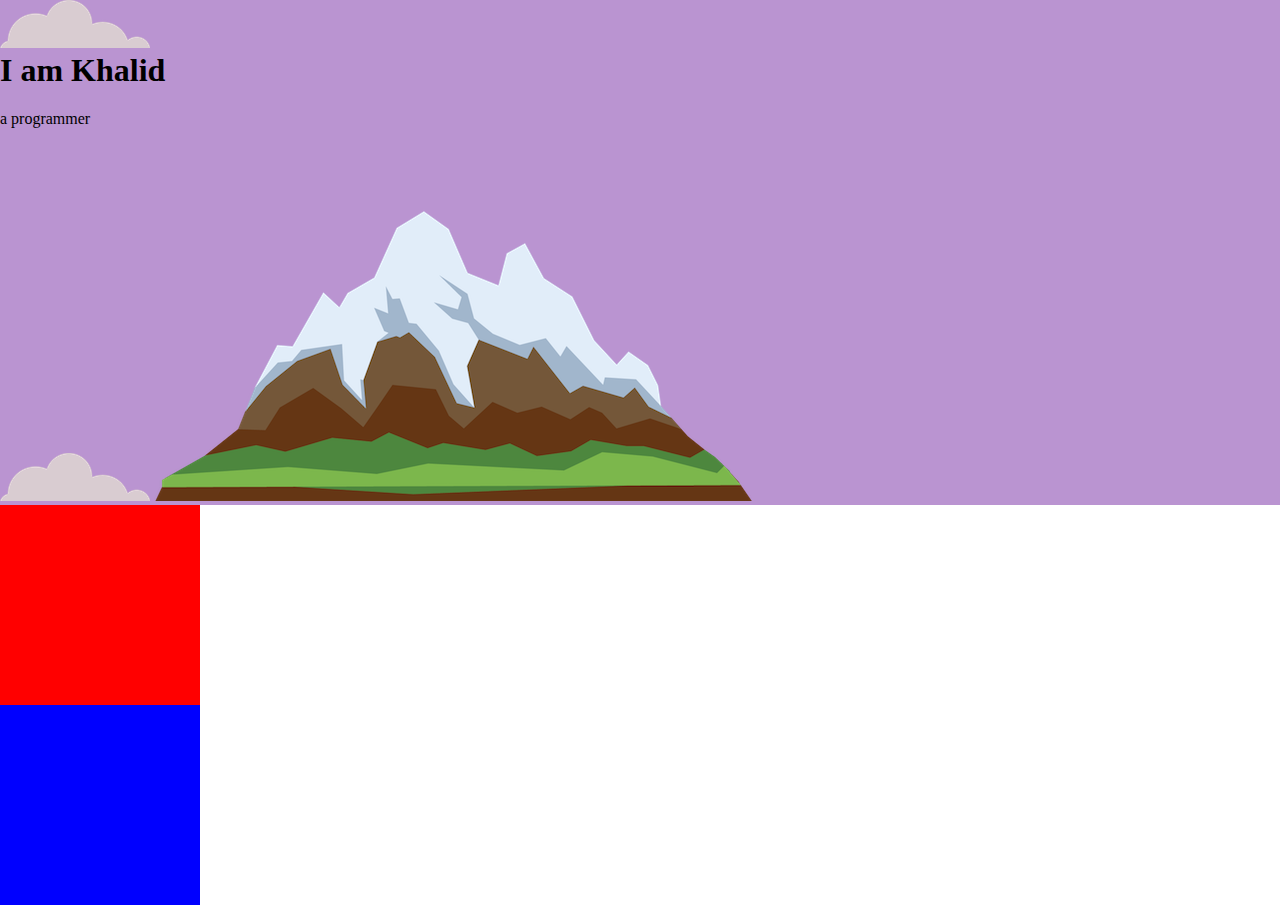
==== CSS-My Site/index.html @ 26199617 "CSS updated" ====
<!DOCTYPE html>
<html lang="en">
<head>
    <meta charset="UTF-8">
    <meta http-equiv="X-UA-Compatible" content="IE=edge">
    <meta name="viewport" content="width=device-width, initial-scale=1.0">
    <title>Khalid Hasan</title>
    <link rel="stylesheet" href="CSS/style.css">
    <link rel="icon" href="favicon.ico?v=2">
</head>
<body>
    <div class="top-container">
        <img src="Images/cloud.png" alt="cloud-img">
        <h1>I am Khalid</h1>
        <p>a programmer</p>
        <img src="Images/cloud.png" alt="cloud-img">
        <img src="Images/mountain.png" alt="mountain-img">
    </div>
    <div class="mid-container">

    </div>
    <div class="bottom-container">

    </div>
    
</body>
</html>
---- CSS-My Site/CSS/style.css ----
body{
    margin: 0;
}
h1{
    margin-top: 0;
}
.top-container{
    background-color: #BA94D1 ;
    
   
    
}
.mid-container{
    width: 200px;
    height: 200px;
    background-color: red;
   
}
.bottom-container{
    width: 200px;
    height: 200px;
    background-color: blue;
    
}
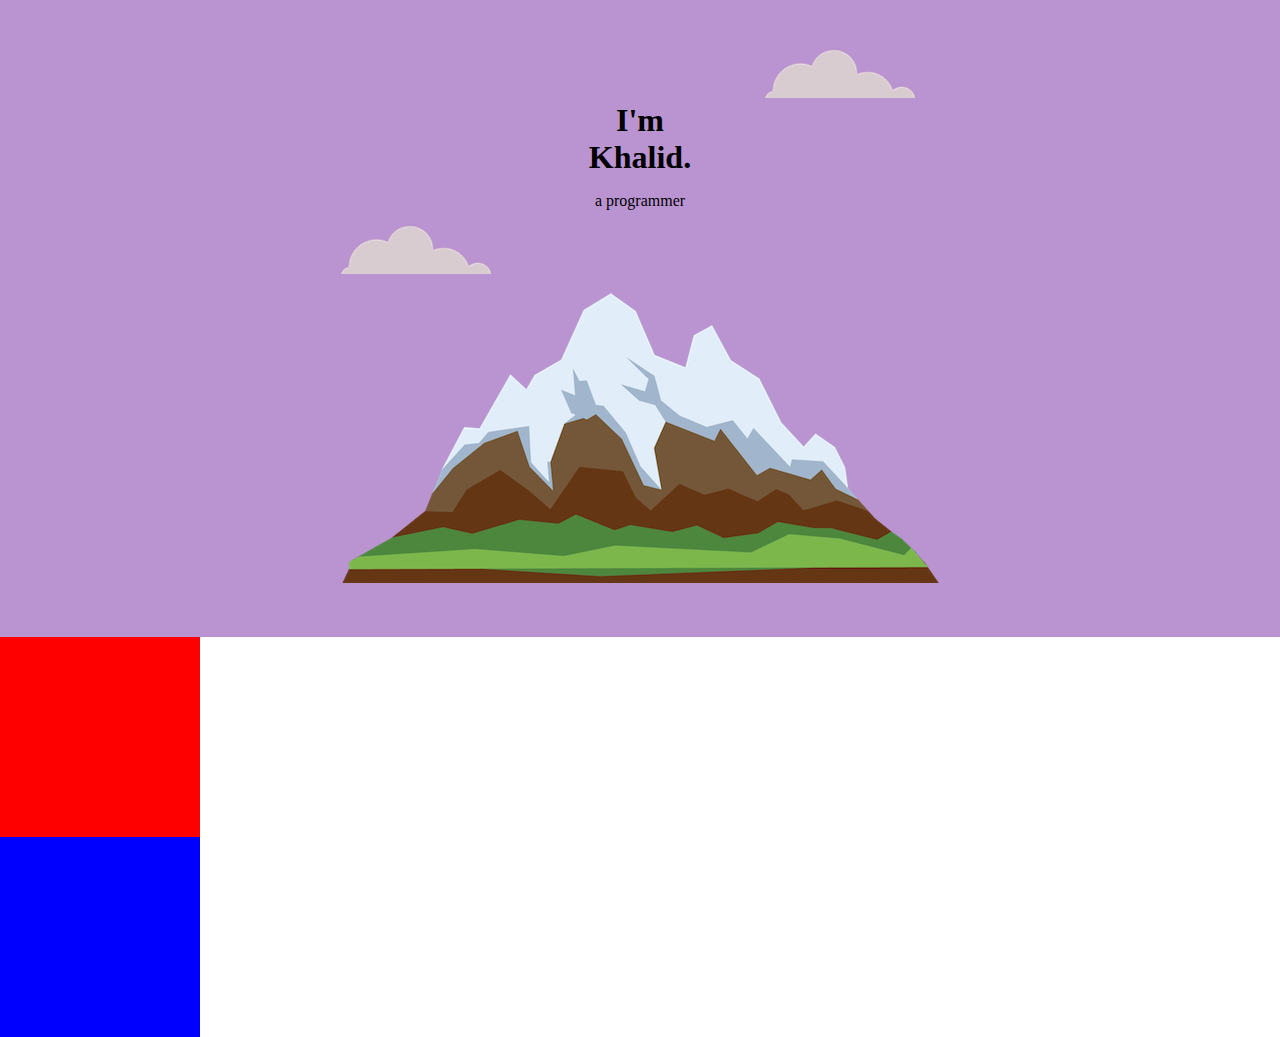
==== commit aa5b0ffb: "CSS updated" ====
--- a/CSS-My Site/index.html
+++ b/CSS-My Site/index.html
@@ -10,10 +10,10 @@
 </head>
 <body>
     <div class="top-container">
-        <img src="Images/cloud.png" alt="cloud-img">
-        <h1>I am Khalid</h1>
+        <img class="top-cloud" src="Images/cloud.png" alt="cloud-img">
+        <h1>I'm Khalid.</h1>
         <p>a programmer</p>
-        <img src="Images/cloud.png" alt="cloud-img">
+        <img class="bottom-cloud"  src="Images/cloud.png" alt="cloud-img">
         <img src="Images/mountain.png" alt="mountain-img">
     </div>
     <div class="mid-container">
--- a/CSS-My Site/CSS/style.css
+++ b/CSS-My Site/CSS/style.css
@@ -1,12 +1,17 @@
 body{
     margin: 0;
+    text-align: center;
 }
 h1{
-    margin-top: 0;
+    
+    width: 10%;
+    margin: 0 auto 0 auto;
 }
 .top-container{
     background-color: #BA94D1 ;
     
+    padding: 50px;
+   
    
     
 }
@@ -14,6 +19,7 @@
     width: 200px;
     height: 200px;
     background-color: red;
+    
    
 }
 .bottom-container{
@@ -21,4 +27,11 @@
     height: 200px;
     background-color: blue;
     
+}
+.top-cloud{
+    position: relative;
+    left:200px
+}
+.bottom-cloud{
+    position: absolute;
 }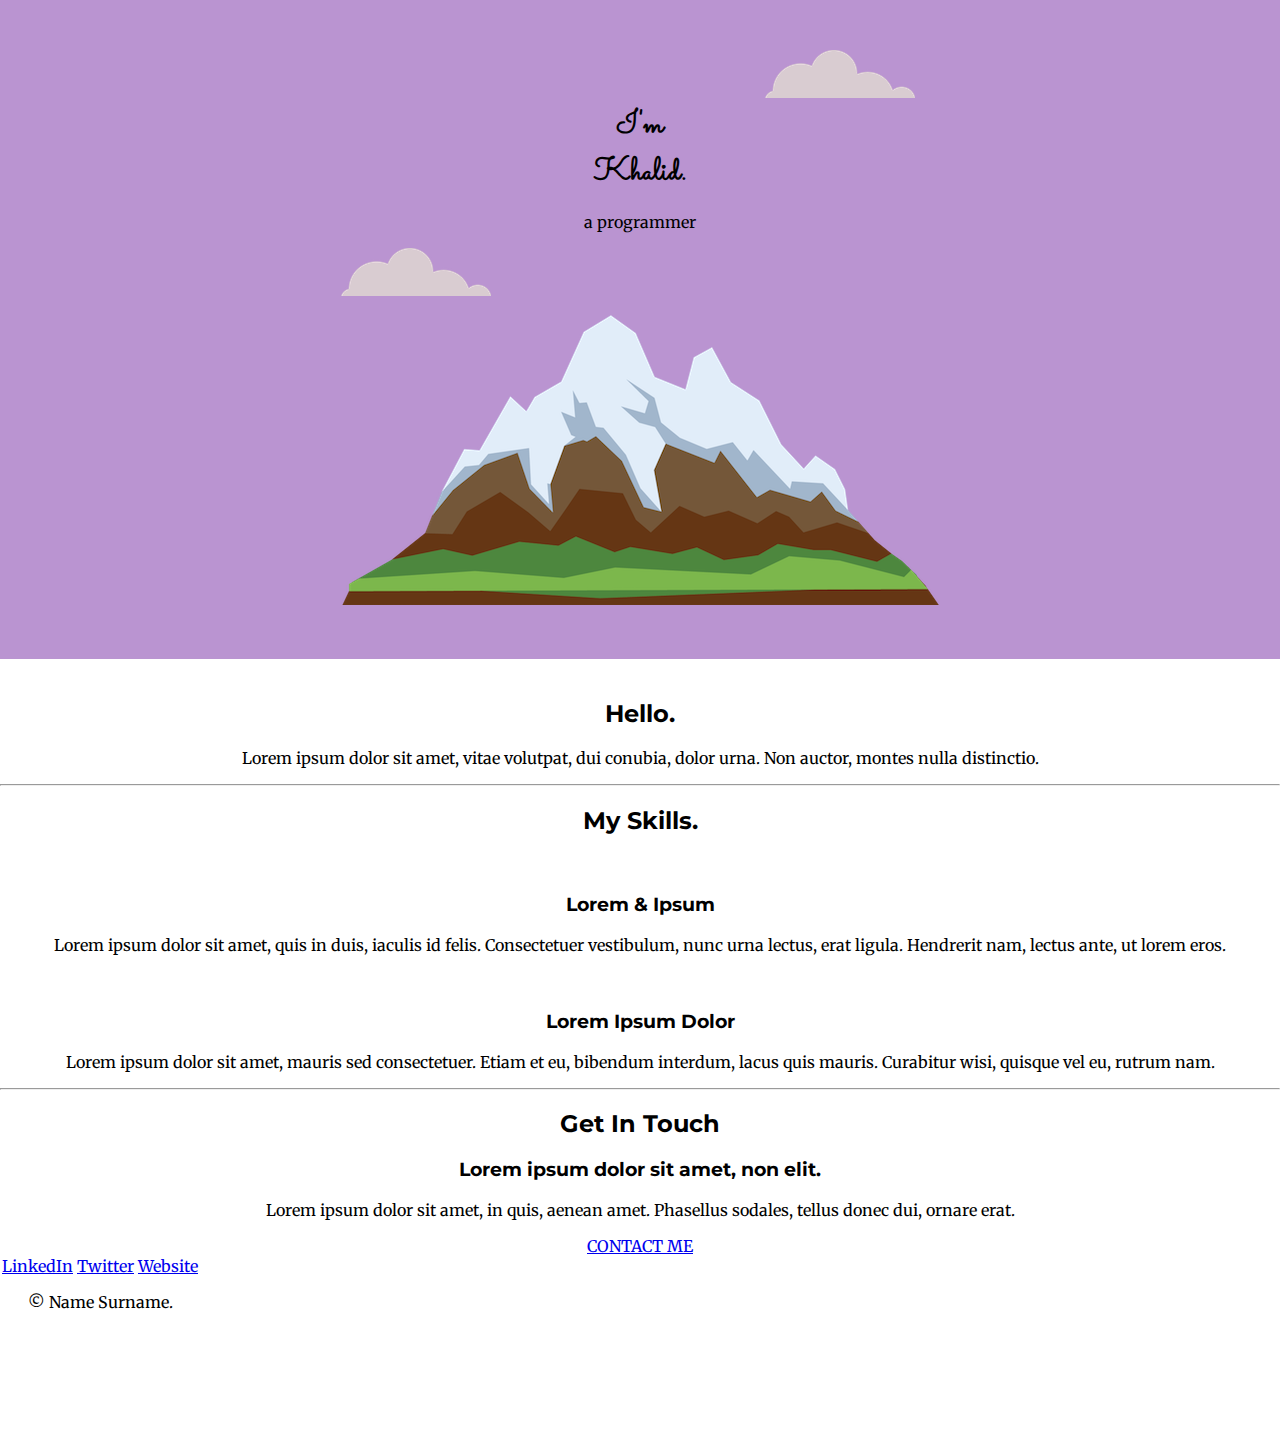
==== commit e618ffdd: "CSS Updated" ====
--- a/CSS-My Site/index.html
+++ b/CSS-My Site/index.html
@@ -7,6 +7,12 @@
     <title>Khalid Hasan</title>
     <link rel="stylesheet" href="CSS/style.css">
     <link rel="icon" href="favicon.ico?v=2">
+    <!-- Fonts -->
+    <link rel="preconnect" href="https://fonts.googleapis.com">
+<link rel="preconnect" href="https://fonts.gstatic.com" crossorigin>
+<link href="https://fonts.googleapis.com/css2?family=Merriweather:wght@300&display=swap" rel="stylesheet">
+<link href="https://fonts.googleapis.com/css2?family=Merriweather:wght@300&family=Sacramento&display=swap" rel="stylesheet">
+<link href="https://fonts.googleapis.com/css2?family=Merriweather:wght@300&family=Montserrat:wght@100&family=Sacramento&display=swap" rel="stylesheet">
 </head>
 <body>
     <div class="top-container">
@@ -16,12 +22,40 @@
         <img class="bottom-cloud"  src="Images/cloud.png" alt="cloud-img">
         <img src="Images/mountain.png" alt="mountain-img">
     </div>
-    <div class="mid-container">
-
-    </div>
-    <div class="bottom-container">
-
-    </div>
+    <div class="middle-container">
+        <div class="profile">
+          <img src="" alt="">
+          <h2>Hello.</h2>
+          <p>Lorem ipsum dolor sit amet, vitae volutpat, dui conubia, dolor urna. Non auctor, montes nulla distinctio.</p>
+        </div>
+        <hr>
+        <div class="skills">
+          <h2>My Skills.</h2>
+          <div class="skill-row">
+            <img class="" src="" alt="">
+            <h3>Lorem &amp; Ipsum</h3>
+            <p>Lorem ipsum dolor sit amet, quis in duis, iaculis id felis. Consectetuer vestibulum, nunc urna lectus, erat ligula. Hendrerit nam, lectus ante, ut lorem eros.</p>
+          </div>
+          <div class="skill-row">
+            <img class="" src="" alt="">
+            <h3>Lorem Ipsum Dolor</h3>
+            <p>Lorem ipsum dolor sit amet, mauris sed consectetuer. Etiam et eu, bibendum interdum, lacus quis mauris. Curabitur wisi, quisque vel eu, rutrum nam.</p>
+          </div>
+        </div>
+        <hr>
+        <div class="contact-me">
+          <h2>Get In Touch</h2>
+          <h3>Lorem ipsum dolor sit amet, non elit.</h3>
+          <p>Lorem ipsum dolor sit amet, in quis, aenean amet. Phasellus sodales, tellus donec dui, ornare erat.</p>
+          <a class="btn" href="mailto:name@email.com">CONTACT ME</a>
+        </div>
+      </div>
+      <div class="bottom-container">
+        <a class="footer-link" href="https://www.linkedin.com/">LinkedIn</a>
+        <a class="footer-link" href="https://twitter.com/">Twitter</a>
+        <a class="footer-link" href="https://www.appbrewery.co/">Website</a>
+        <p>© Name Surname.</p>
+      </div>
     
 </body>
 </html>--- a/CSS-My Site/CSS/style.css
+++ b/CSS-My Site/CSS/style.css
@@ -1,11 +1,20 @@
 body{
     margin: 0;
     text-align: center;
+    font-family: 'Merriweather', serif;
+    
 }
 h1{
     
     width: 10%;
     margin: 0 auto 0 auto;
+    font-family: 'Sacramento', cursive;
+}
+h2{
+    font-family: 'Montserrat', sans-serif;
+}
+h3{
+    font-family: 'Montserrat', sans-serif;
 }
 .top-container{
     background-color: #BA94D1 ;
@@ -25,7 +34,7 @@
 .bottom-container{
     width: 200px;
     height: 200px;
-    background-color: blue;
+    
     
 }
 .top-cloud{
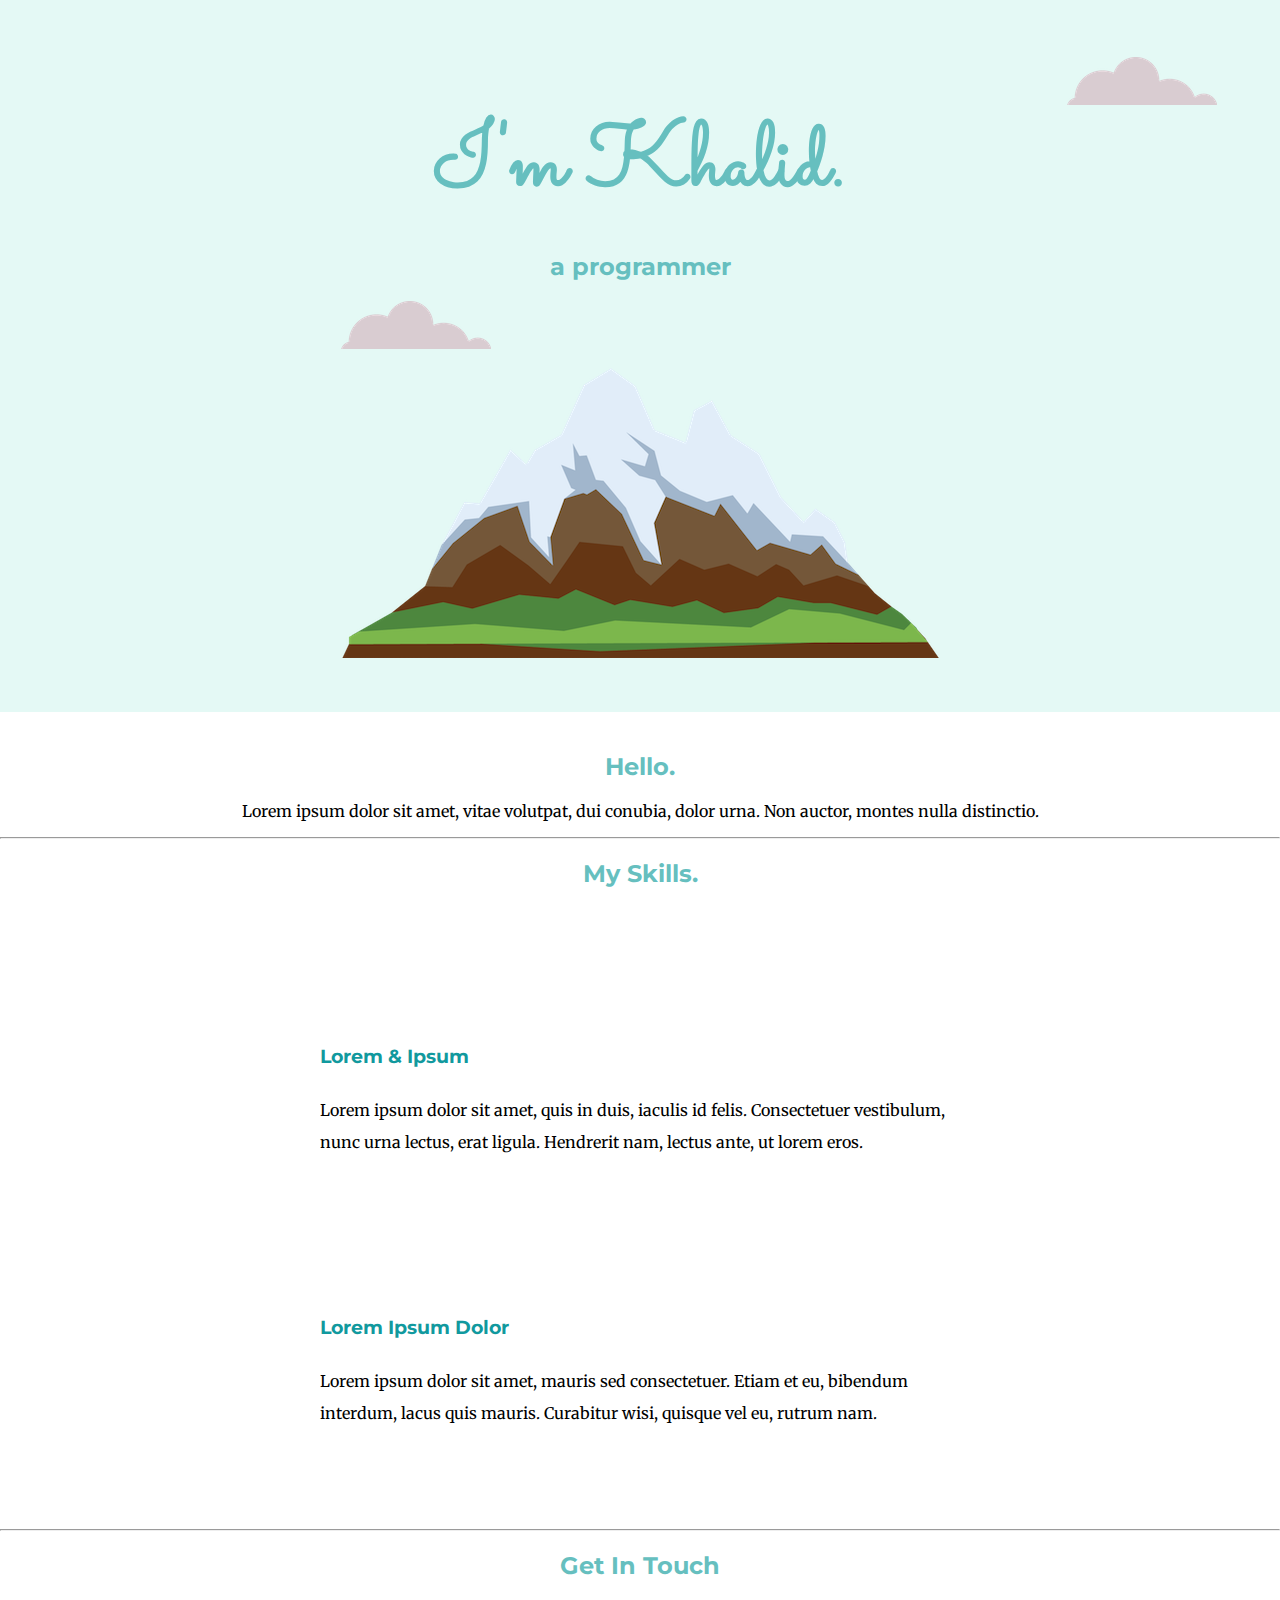
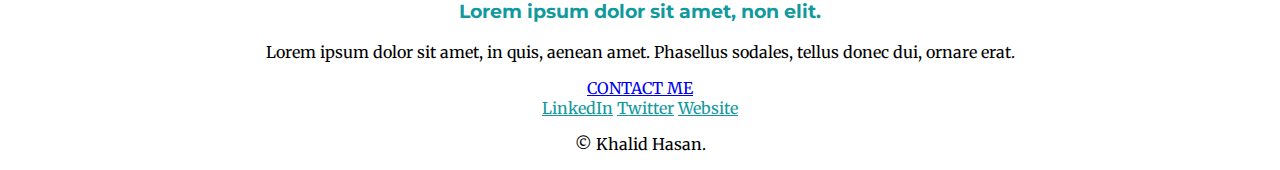
==== commit 4bd35c89: "CSS Updated" ====
--- a/CSS-My Site/index.html
+++ b/CSS-My Site/index.html
@@ -18,7 +18,7 @@
     <div class="top-container">
         <img class="top-cloud" src="Images/cloud.png" alt="cloud-img">
         <h1>I'm Khalid.</h1>
-        <p>a programmer</p>
+        <h2>a programmer</h2>
         <img class="bottom-cloud"  src="Images/cloud.png" alt="cloud-img">
         <img src="Images/mountain.png" alt="mountain-img">
     </div>
@@ -54,7 +54,7 @@
         <a class="footer-link" href="https://www.linkedin.com/">LinkedIn</a>
         <a class="footer-link" href="https://twitter.com/">Twitter</a>
         <a class="footer-link" href="https://www.appbrewery.co/">Website</a>
-        <p>© Name Surname.</p>
+        <p>© Khalid Hasan.</p>
       </div>
     
 </body>
--- a/CSS-My Site/CSS/style.css
+++ b/CSS-My Site/CSS/style.css
@@ -6,40 +6,61 @@
 }
 h1{
     
-    width: 10%;
-    margin: 0 auto 0 auto;
+    margin: 50px auto 0 auto;
     font-family: 'Sacramento', cursive;
+    font-size: 5.62rem;
+    color: #66BFBF;
 }
 h2{
     font-family: 'Montserrat', sans-serif;
+    font: size 2.5rem; ;
+    color: #66BFBF;
 }
 h3{
     font-family: 'Montserrat', sans-serif;
+    color: #11999E;
+}
+.footer-link{
+    color: #11999E;
+}
+.skill-row{
+    width: 50%;
+    margin:  100px  auto 100px auto ;
+    text-align: left;
+    line-height: 2;
+}
+.code-img{
+    width: 25%;
+    float: left;
+    margin-right: 30px;
+}
+.chilli-img{
+    width: 25%;
+    float: right;
+    margin-left: 30px;
 }
 .top-container{
-    background-color: #BA94D1 ;
-    
+    background-color: #E4F9F5 ;
+    position: relative;
     padding: 50px;
    
    
     
 }
 .mid-container{
-    width: 200px;
-    height: 200px;
-    background-color: red;
+ 
     
    
 }
 .bottom-container{
-    width: 200px;
-    height: 200px;
+    
     
     
 }
 .top-cloud{
-    position: relative;
-    left:200px
+    position: absolute;
+    left: 1067px;
+    bottom: 607px;
 }
 .bottom-cloud{
     position: absolute;
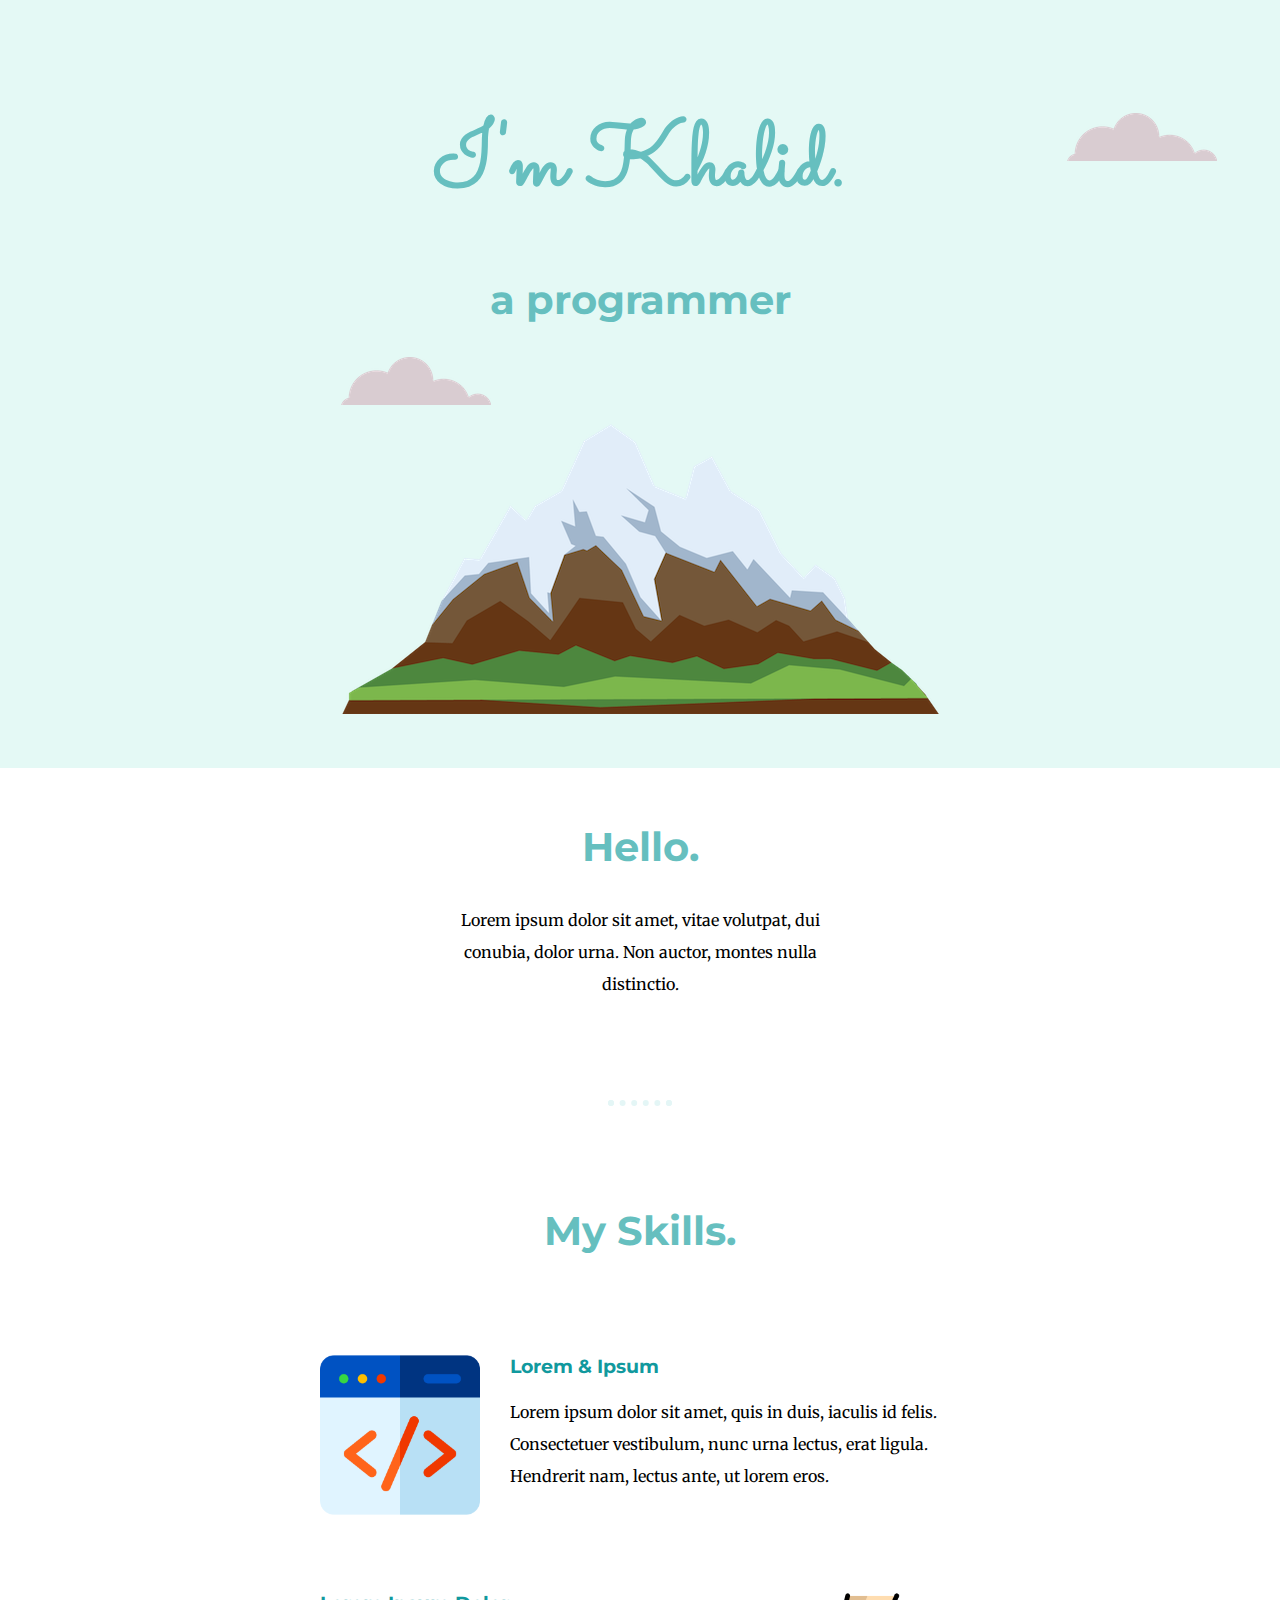
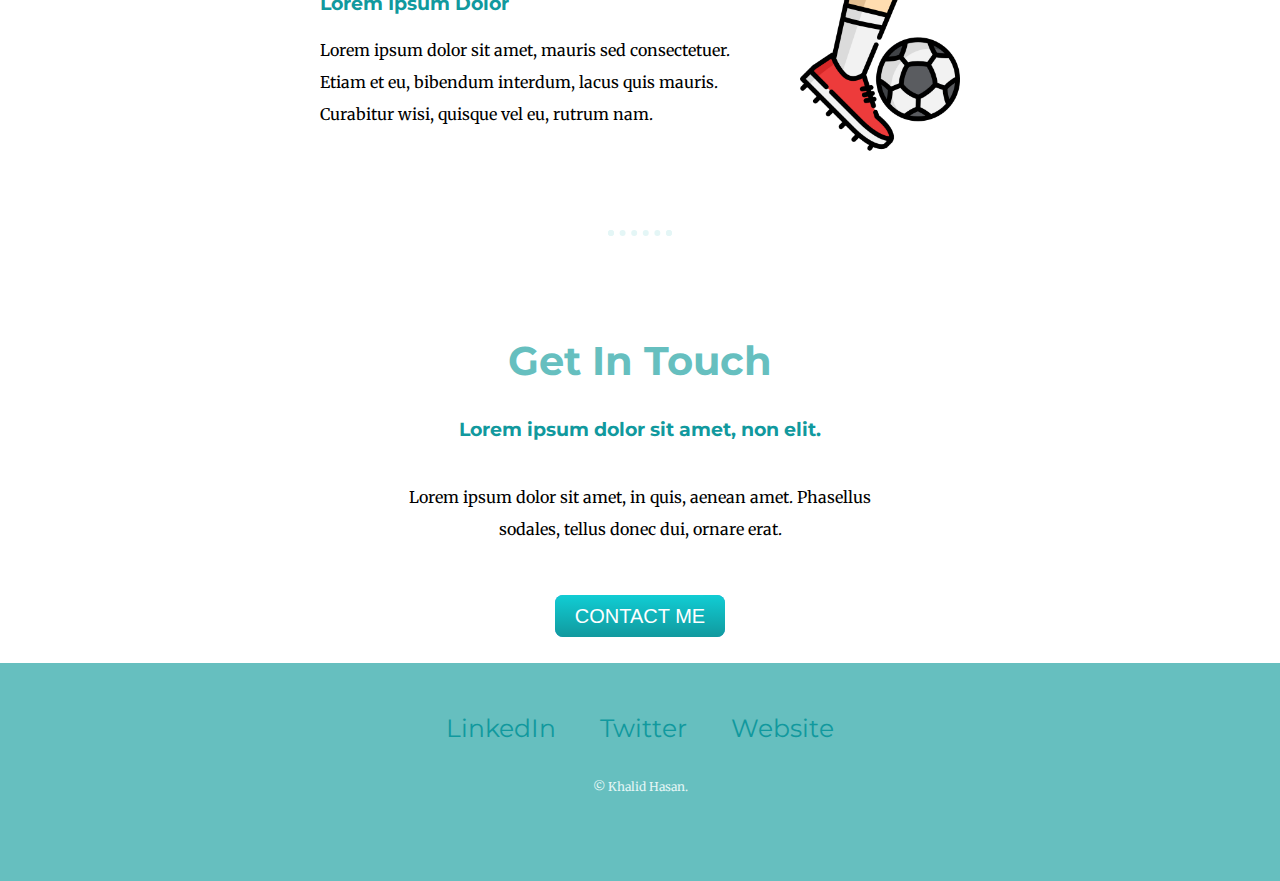
==== commit 45af729d: "bootstrap update" ====
--- a/CSS-My Site/index.html
+++ b/CSS-My Site/index.html
@@ -26,18 +26,18 @@
         <div class="profile">
           <img src="" alt="">
           <h2>Hello.</h2>
-          <p>Lorem ipsum dolor sit amet, vitae volutpat, dui conubia, dolor urna. Non auctor, montes nulla distinctio.</p>
+          <p class="intro">Lorem ipsum dolor sit amet, vitae volutpat, dui conubia, dolor urna. Non auctor, montes nulla distinctio.</p>
         </div>
         <hr>
         <div class="skills">
           <h2>My Skills.</h2>
           <div class="skill-row">
-            <img class="" src="" alt="">
+            <img class="code-img" src="Images/web-development.png" alt="">
             <h3>Lorem &amp; Ipsum</h3>
             <p>Lorem ipsum dolor sit amet, quis in duis, iaculis id felis. Consectetuer vestibulum, nunc urna lectus, erat ligula. Hendrerit nam, lectus ante, ut lorem eros.</p>
           </div>
           <div class="skill-row">
-            <img class="" src="" alt="">
+            <img class="football-img" src="Images/football.png" alt="">
             <h3>Lorem Ipsum Dolor</h3>
             <p>Lorem ipsum dolor sit amet, mauris sed consectetuer. Etiam et eu, bibendum interdum, lacus quis mauris. Curabitur wisi, quisque vel eu, rutrum nam.</p>
           </div>
@@ -46,7 +46,7 @@
         <div class="contact-me">
           <h2>Get In Touch</h2>
           <h3>Lorem ipsum dolor sit amet, non elit.</h3>
-          <p>Lorem ipsum dolor sit amet, in quis, aenean amet. Phasellus sodales, tellus donec dui, ornare erat.</p>
+          <p class="contact-message">Lorem ipsum dolor sit amet, in quis, aenean amet. Phasellus sodales, tellus donec dui, ornare erat.</p>
           <a class="btn" href="mailto:name@email.com">CONTACT ME</a>
         </div>
       </div>
@@ -54,7 +54,7 @@
         <a class="footer-link" href="https://www.linkedin.com/">LinkedIn</a>
         <a class="footer-link" href="https://twitter.com/">Twitter</a>
         <a class="footer-link" href="https://www.appbrewery.co/">Website</a>
-        <p>© Khalid Hasan.</p>
+        <p class="copyright">© Khalid Hasan.</p>
       </div>
     
 </body>
--- a/CSS-My Site/CSS/style.css
+++ b/CSS-My Site/CSS/style.css
@@ -3,6 +3,13 @@
     text-align: center;
     font-family: 'Merriweather', serif;
     
+}
+.intro{
+    width: 30%;
+    margin: auto;
+}
+p{
+    line-height: 2;
 }
 h1{
     
@@ -10,34 +17,45 @@
     font-family: 'Sacramento', cursive;
     font-size: 5.62rem;
     color: #66BFBF;
+    padding-bottom: 10px;
 }
 h2{
     font-family: 'Montserrat', sans-serif;
-    font: size 2.5rem; ;
+    font-size:  2.5rem; ;
+    
     color: #66BFBF;
 }
 h3{
     font-family: 'Montserrat', sans-serif;
     color: #11999E;
 }
-.footer-link{
-    color: #11999E;
+.contact-message{
+    width: 40%;
+    margin: 40px auto 60px;
 }
+
 .skill-row{
     width: 50%;
     margin:  100px  auto 100px auto ;
     text-align: left;
-    line-height: 2;
+   
 }
 .code-img{
     width: 25%;
     float: left;
     margin-right: 30px;
 }
-.chilli-img{
+.football-img{
     width: 25%;
     float: right;
     margin-left: 30px;
+}
+hr{
+    border: dotted #E4F6F6 6px;
+    border-bottom: none;
+    width: 4%;
+    margin: 100px auto;
+    
 }
 .top-container{
     background-color: #E4F9F5 ;
@@ -48,15 +66,60 @@
     
 }
 .mid-container{
- 
+ margin: 100px 0;
     
    
 }
 .bottom-container{
-    
+    background-color: #66BFBF ;
+    position: relative;
+    padding: 50px 0px;
+    margin-top: 35px;
     
     
 }
+a{
+ color:  #11999E;
+ font-family: 'Montserrat', sans-serif;
+ margin: 10px 20px;
+ text-decoration: none;
+ font-size: 25px;
+}
+a:hover{
+    color: #EAF6F6;
+}
+.copyright{
+    color: #E4F6F6;
+    font-size: 0.75rem;
+    padding: 20px 0px;
+
+}
+.btn {
+    background: #3498db;
+    background-image: -webkit-linear-gradient(top, #11cdd4, #11999e);
+    background-image: -moz-linear-gradient(top, #11cdd4, #11999e);
+    background-image: -ms-linear-gradient(top, #11cdd4, #11999e);
+    background-image: -o-linear-gradient(top, #11cdd4, #11999e);
+    background-image: linear-gradient(to bottom, #11cdd4, #11999e);
+    -webkit-border-radius: 28;
+    -moz-border-radius: 28;
+    border-radius: 8px;
+    font-family: Arial;
+    color: #ffffff;
+    font-size: 20px;
+    padding: 10px 20px 10px 20px;
+    text-decoration: none;
+  }
+  
+  .btn:hover {
+    background: #3cb0fd;
+    background-image: -webkit-linear-gradient(top, #30e3cb, #2bc4ad);
+    background-image: -moz-linear-gradient(top, #30e3cb, #2bc4ad);
+    background-image: -ms-linear-gradient(top, #30e3cb, #2bc4ad);
+    background-image: -o-linear-gradient(top, #30e3cb, #2bc4ad);
+    background-image: linear-gradient(to bottom, #30e3cb, #2bc4ad);
+    text-decoration: none;
+  }
 .top-cloud{
     position: absolute;
     left: 1067px;
